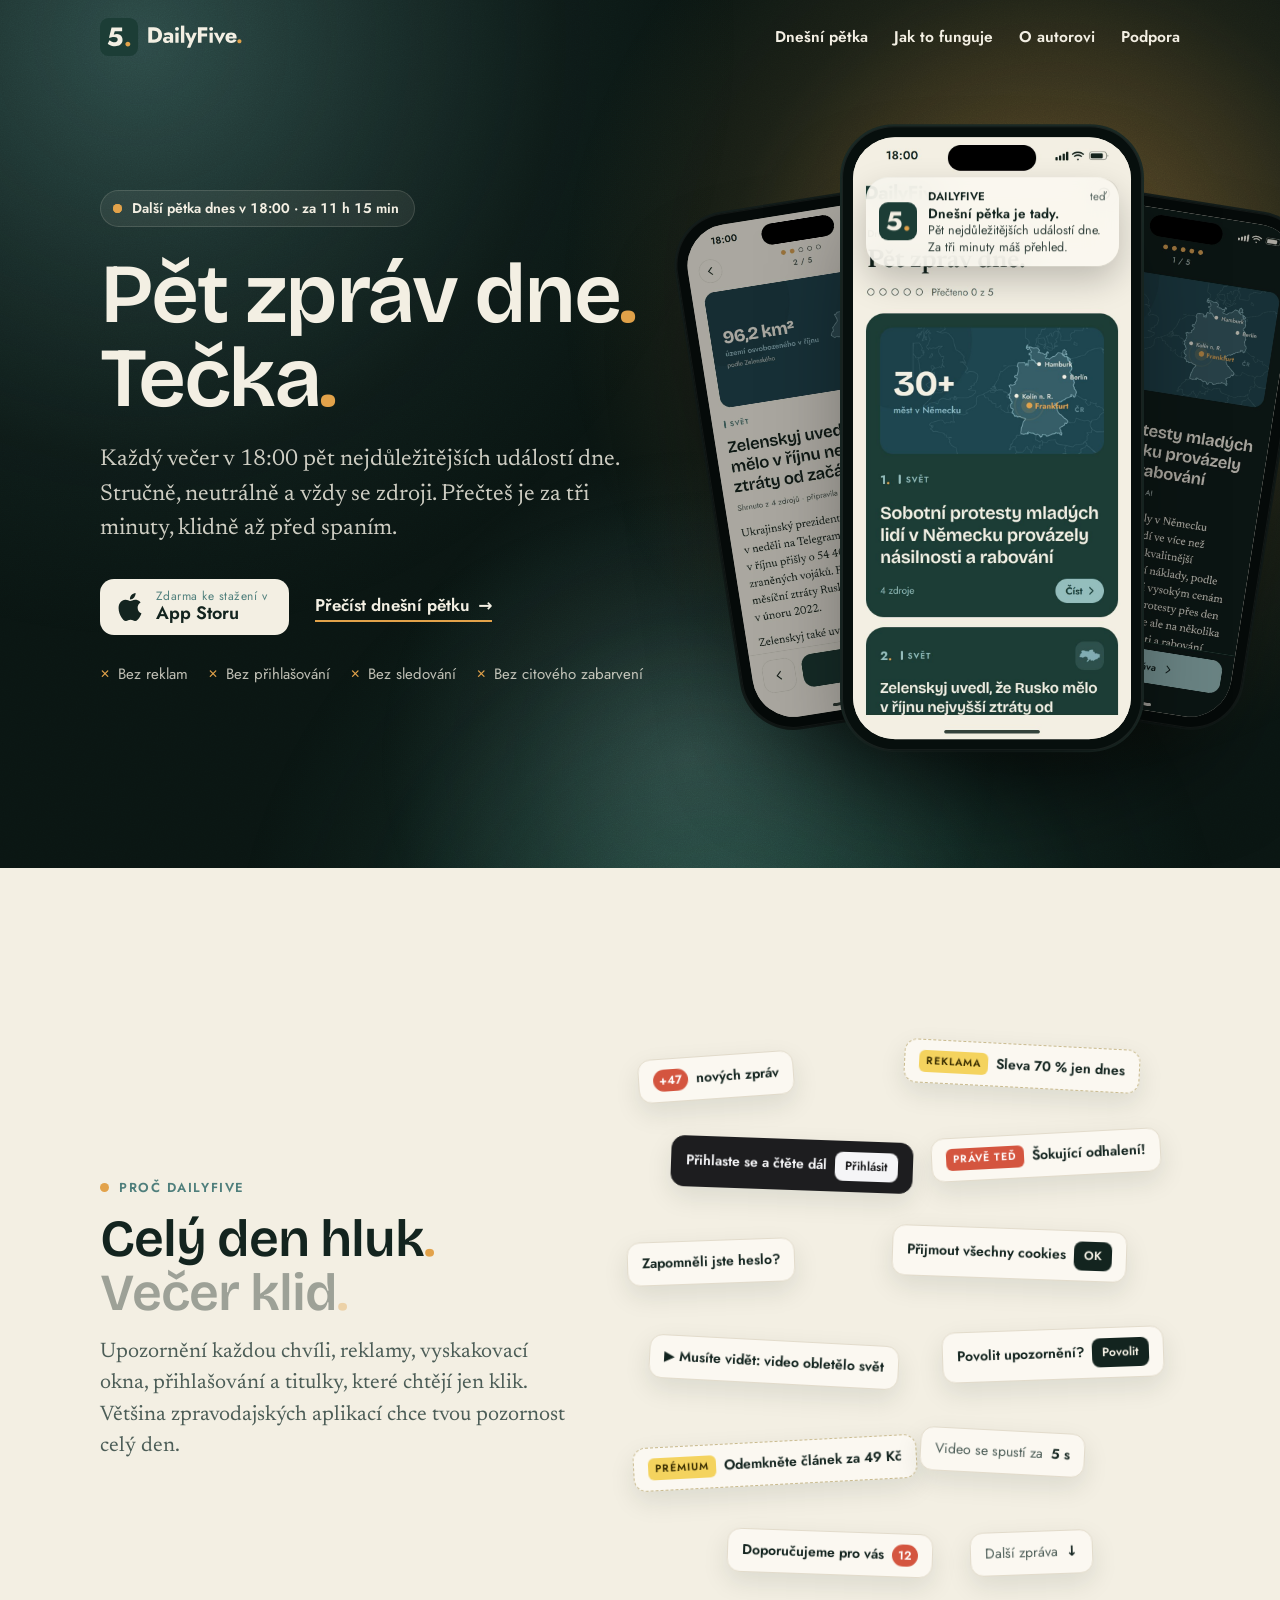
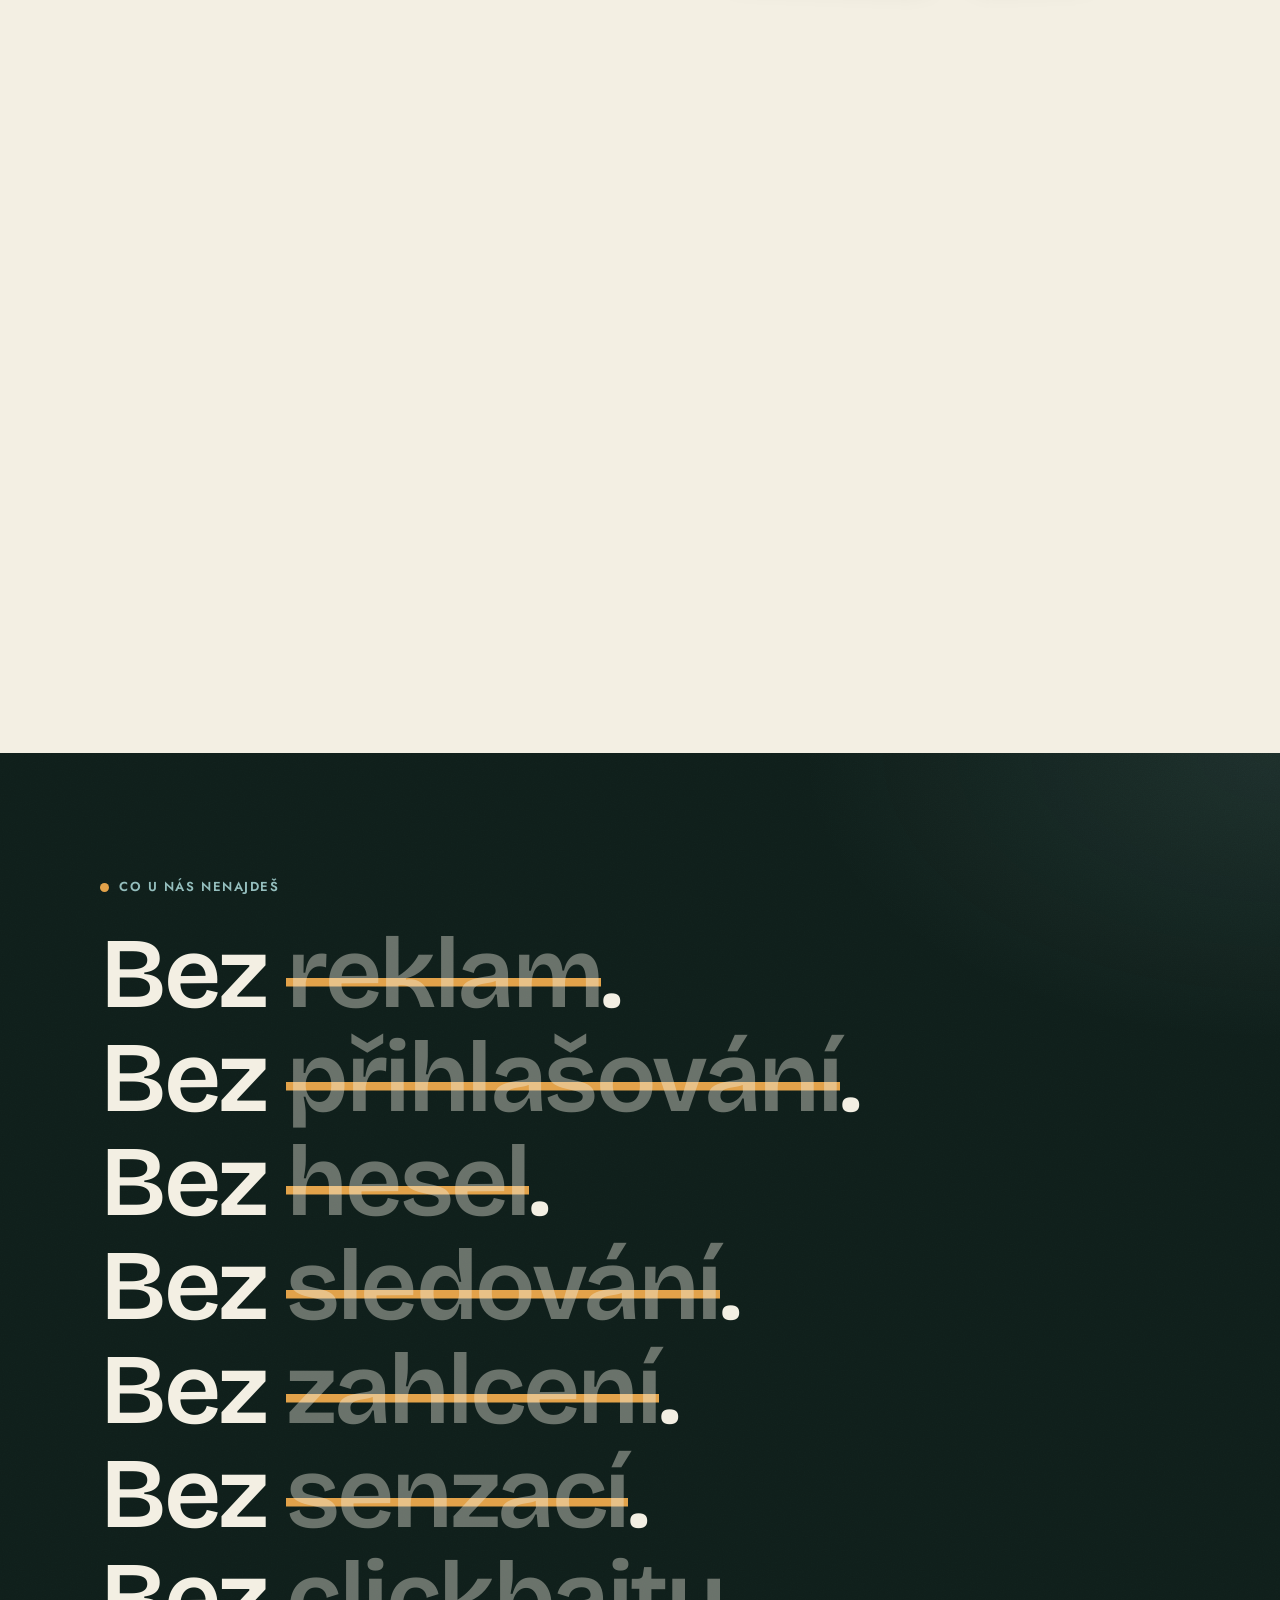
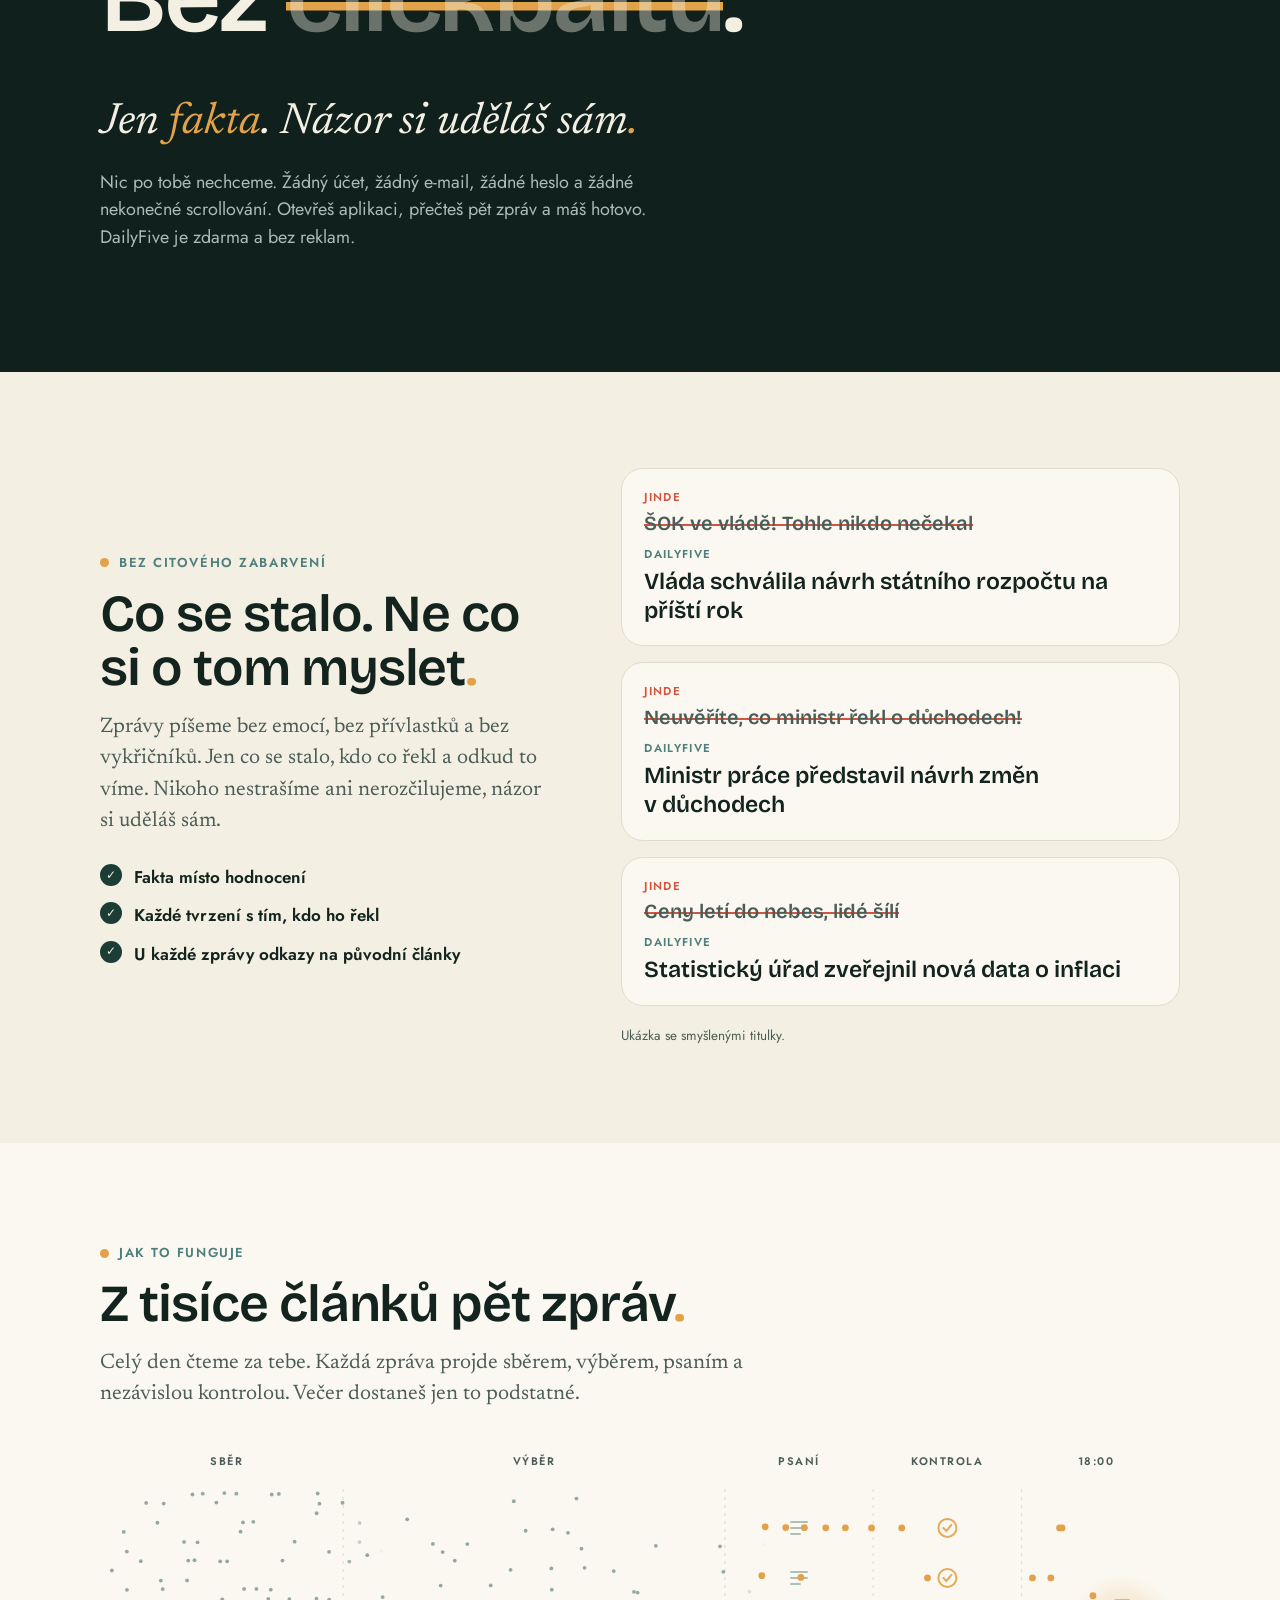
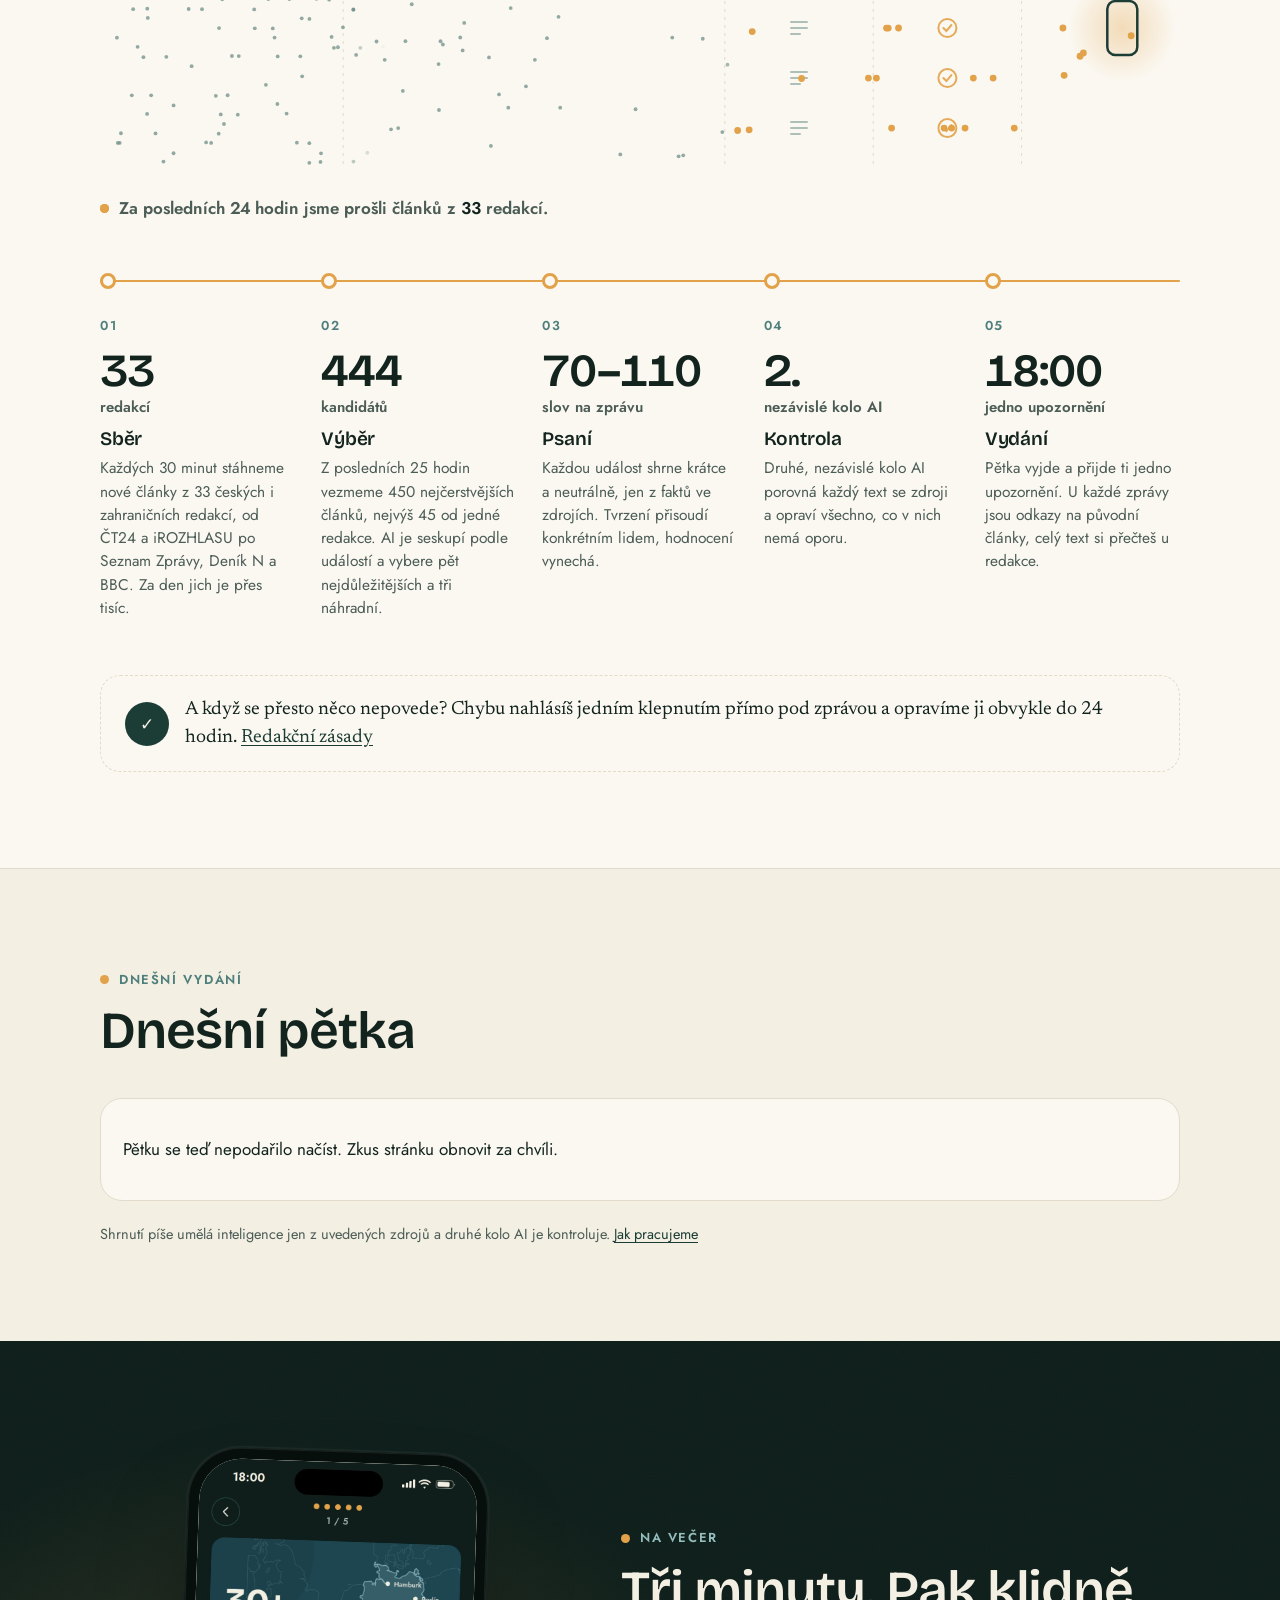
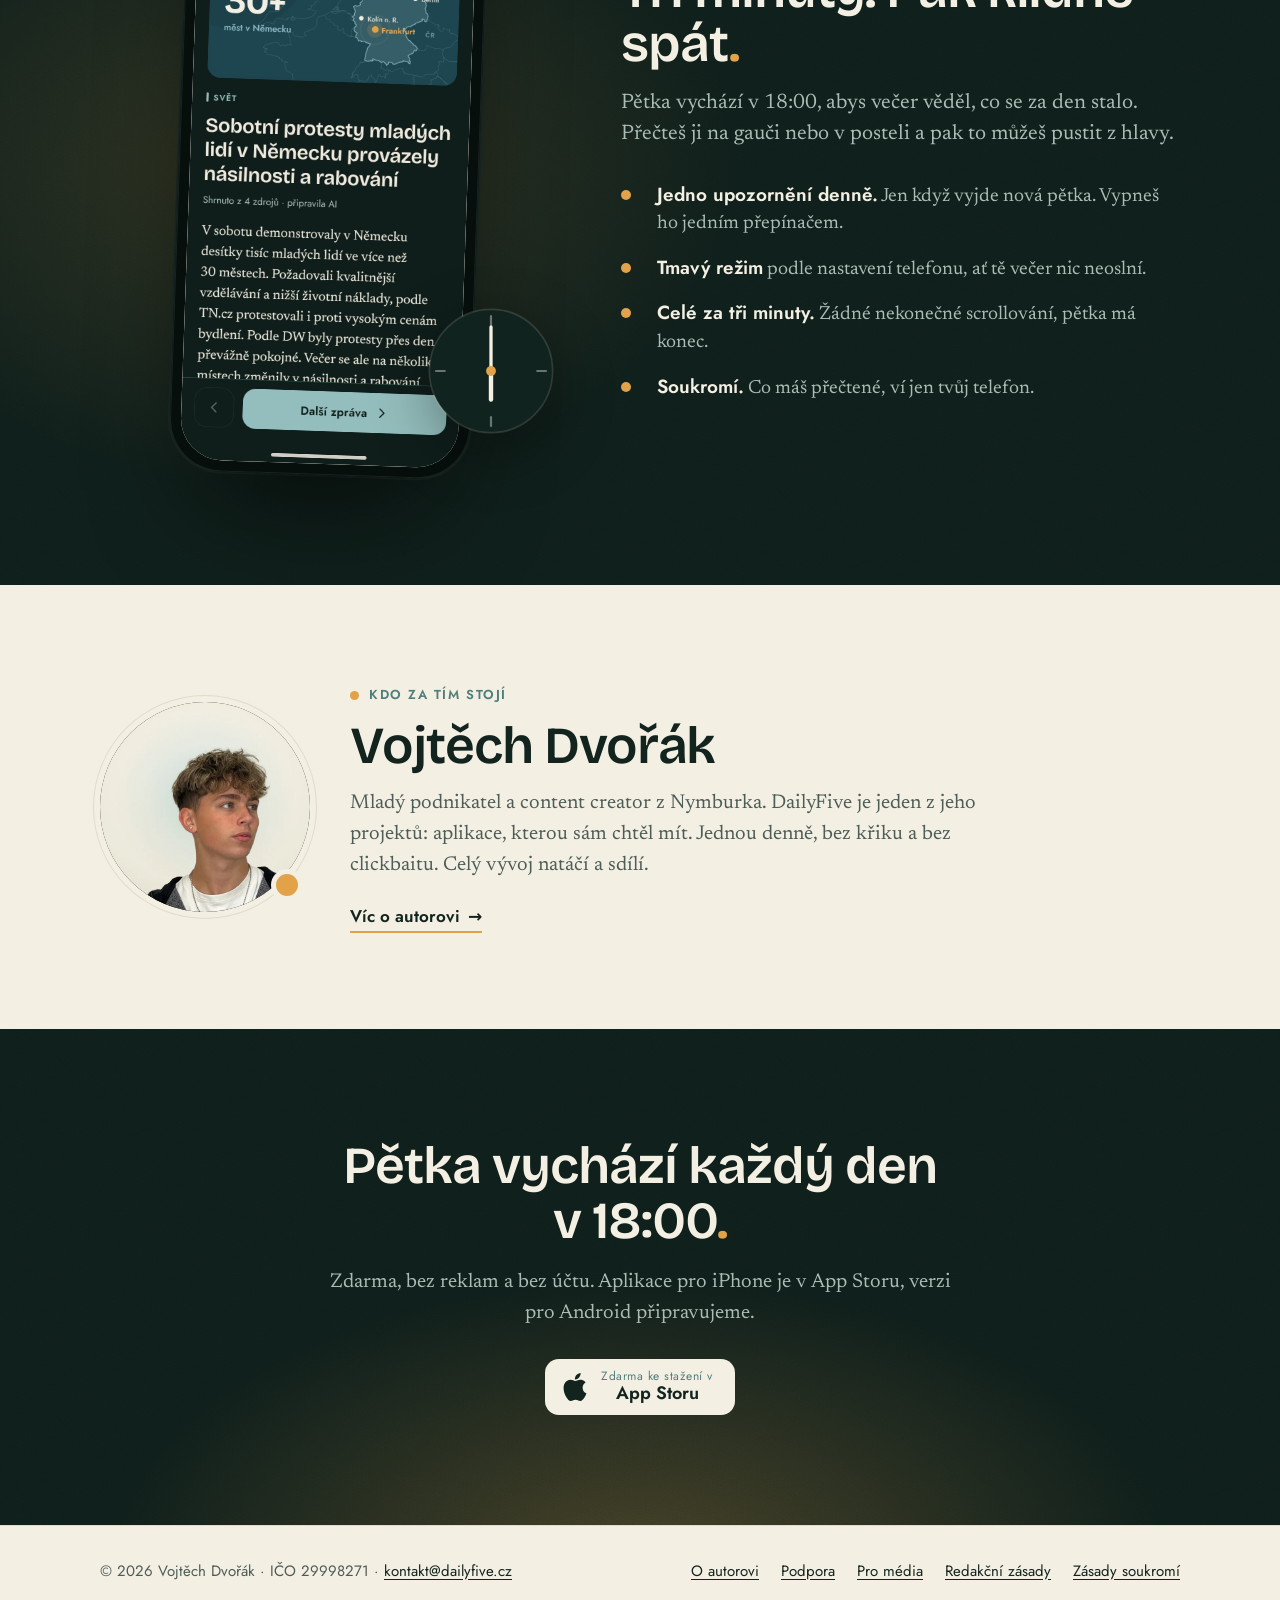
==== app/index.html @ f35e36db "Web 2026-11-17" ====
<!doctype html>
<html lang="cs">
<head>
  <meta charset="utf-8">
  <meta name="viewport" content="width=device-width, initial-scale=1">
  <title>DailyFive – aplikace</title>
  <meta name="description" content="DailyFive: pět nejdůležitějších zpráv dne každý večer v 18:00. Neutrálně, stručně a se zdroji.">
  <meta name="robots" content="noindex">
  <meta name="apple-itunes-app" content="app-id=6829328352">
  <link rel="canonical" href="https://dailyfive.cz/">
  <meta name="theme-color" content="#1C3D36">
  <!-- Odkaz ze sdílených obrázků a zpráv (dailyfive.cz/app): na iPhonu a iPadu rovnou App Store, jinde úvodní stránka webu. -->
  <script>
    (function () {
      var ua = navigator.userAgent || "";
      var ios = /iPhone|iPad|iPod/i.test(ua) || (navigator.platform === "MacIntel" && navigator.maxTouchPoints > 1);
      window.location.replace(ios ? "https://apps.apple.com/cz/app/dailyfive-5-zpr%C3%A1v-dne/id6829328352" : "/");
    })();
  </script>
  <style>
    body { margin: 0; min-height: 100vh; display: grid; place-items: center; background: #1C3D36; color: #F3EFE3; font: 17px/1.5 system-ui, -apple-system, "Segoe UI", sans-serif; text-align: center; padding: 24px; box-sizing: border-box; }
    a { color: #E2A24A; }
  </style>
</head>
<body>
  <p>Otevírám DailyFive…<br><a href="https://apps.apple.com/cz/app/dailyfive-5-zpr%C3%A1v-dne/id6829328352">DailyFive v App Storu</a> · <a href="/">dailyfive.cz</a></p>
</body>
</html>
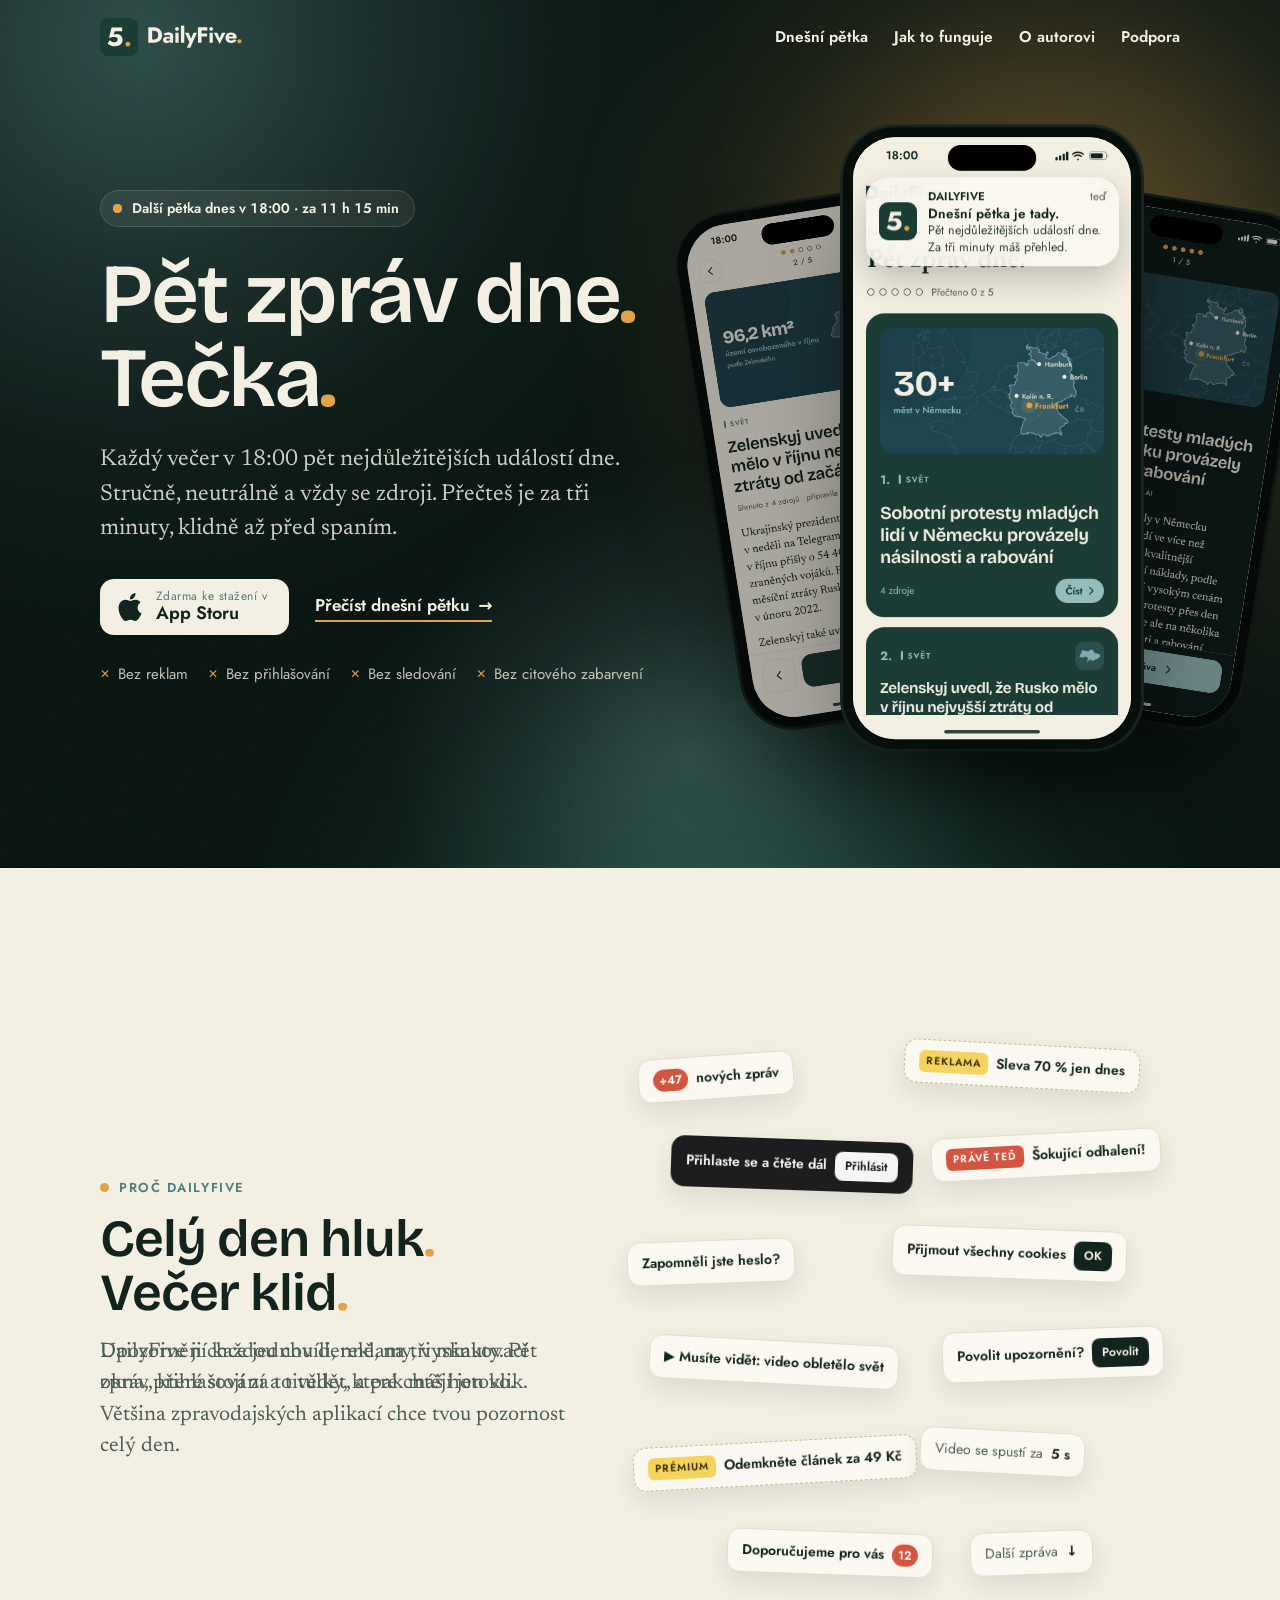
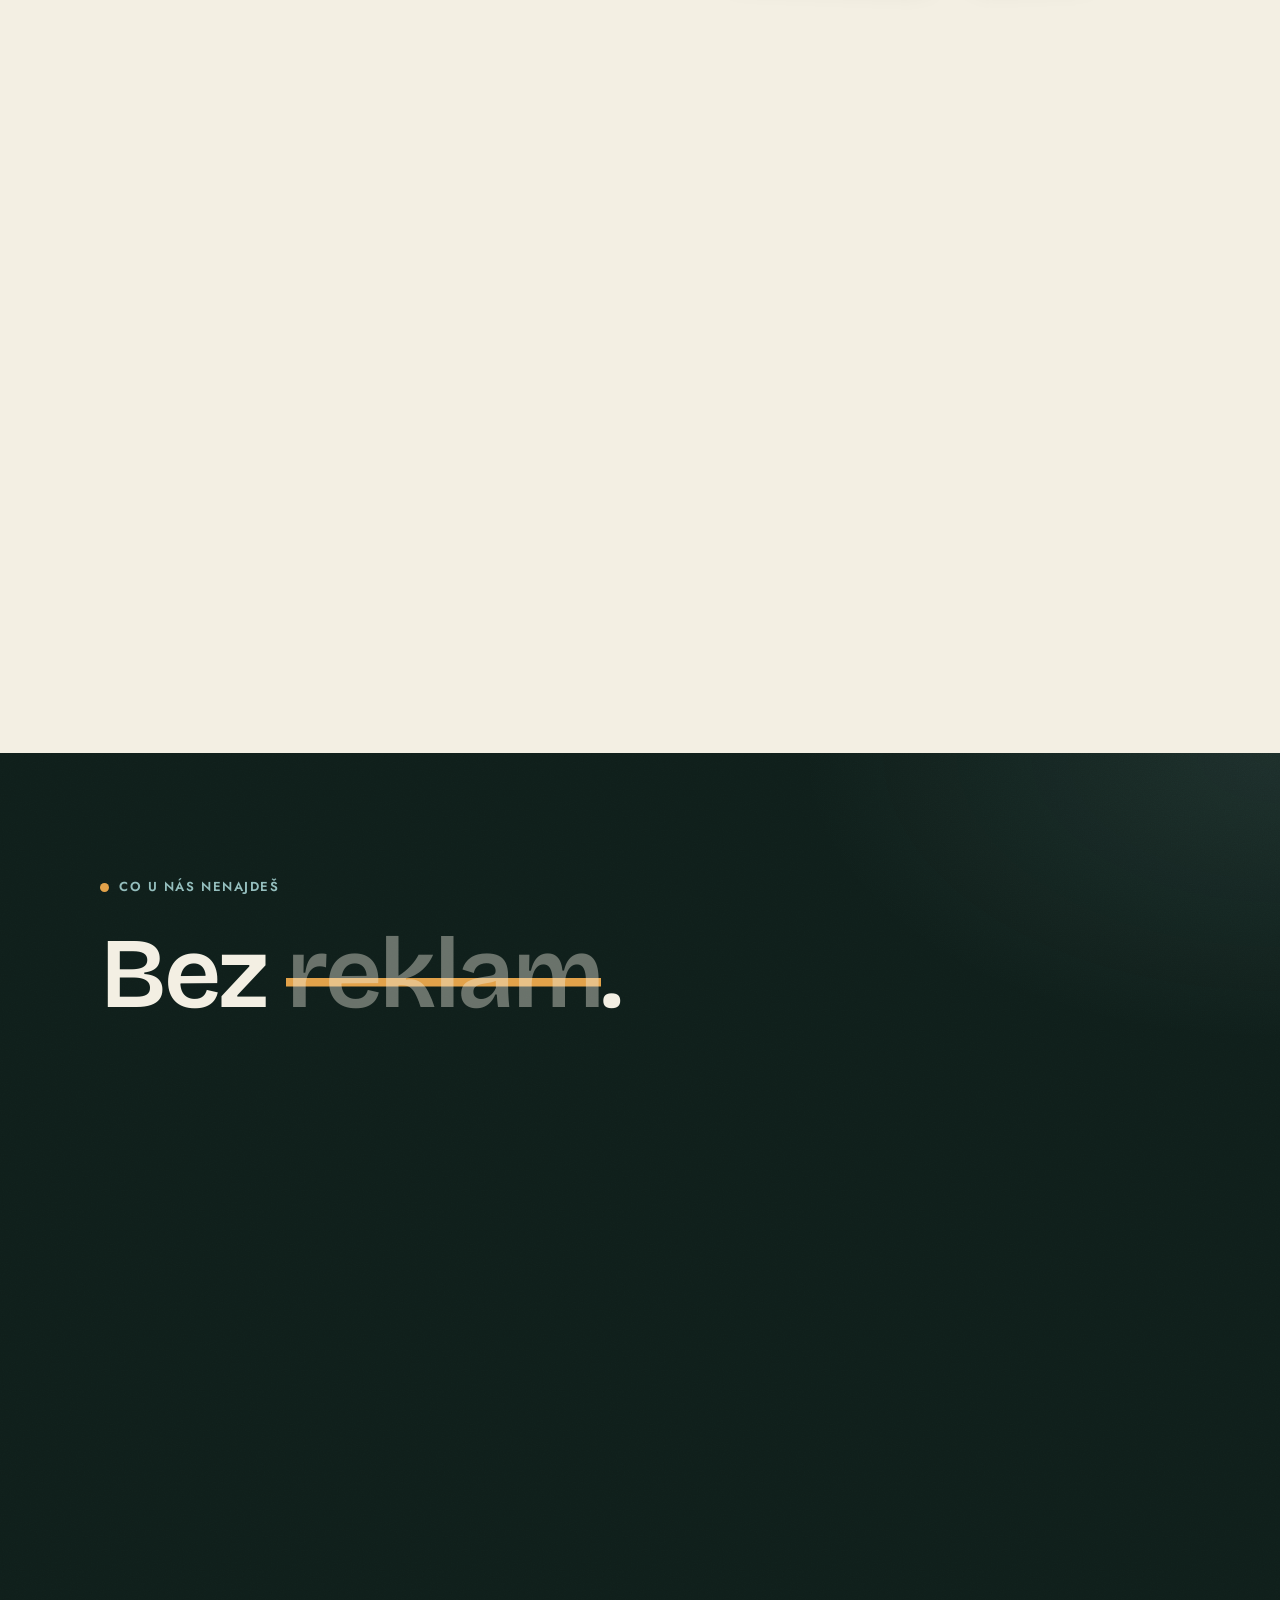
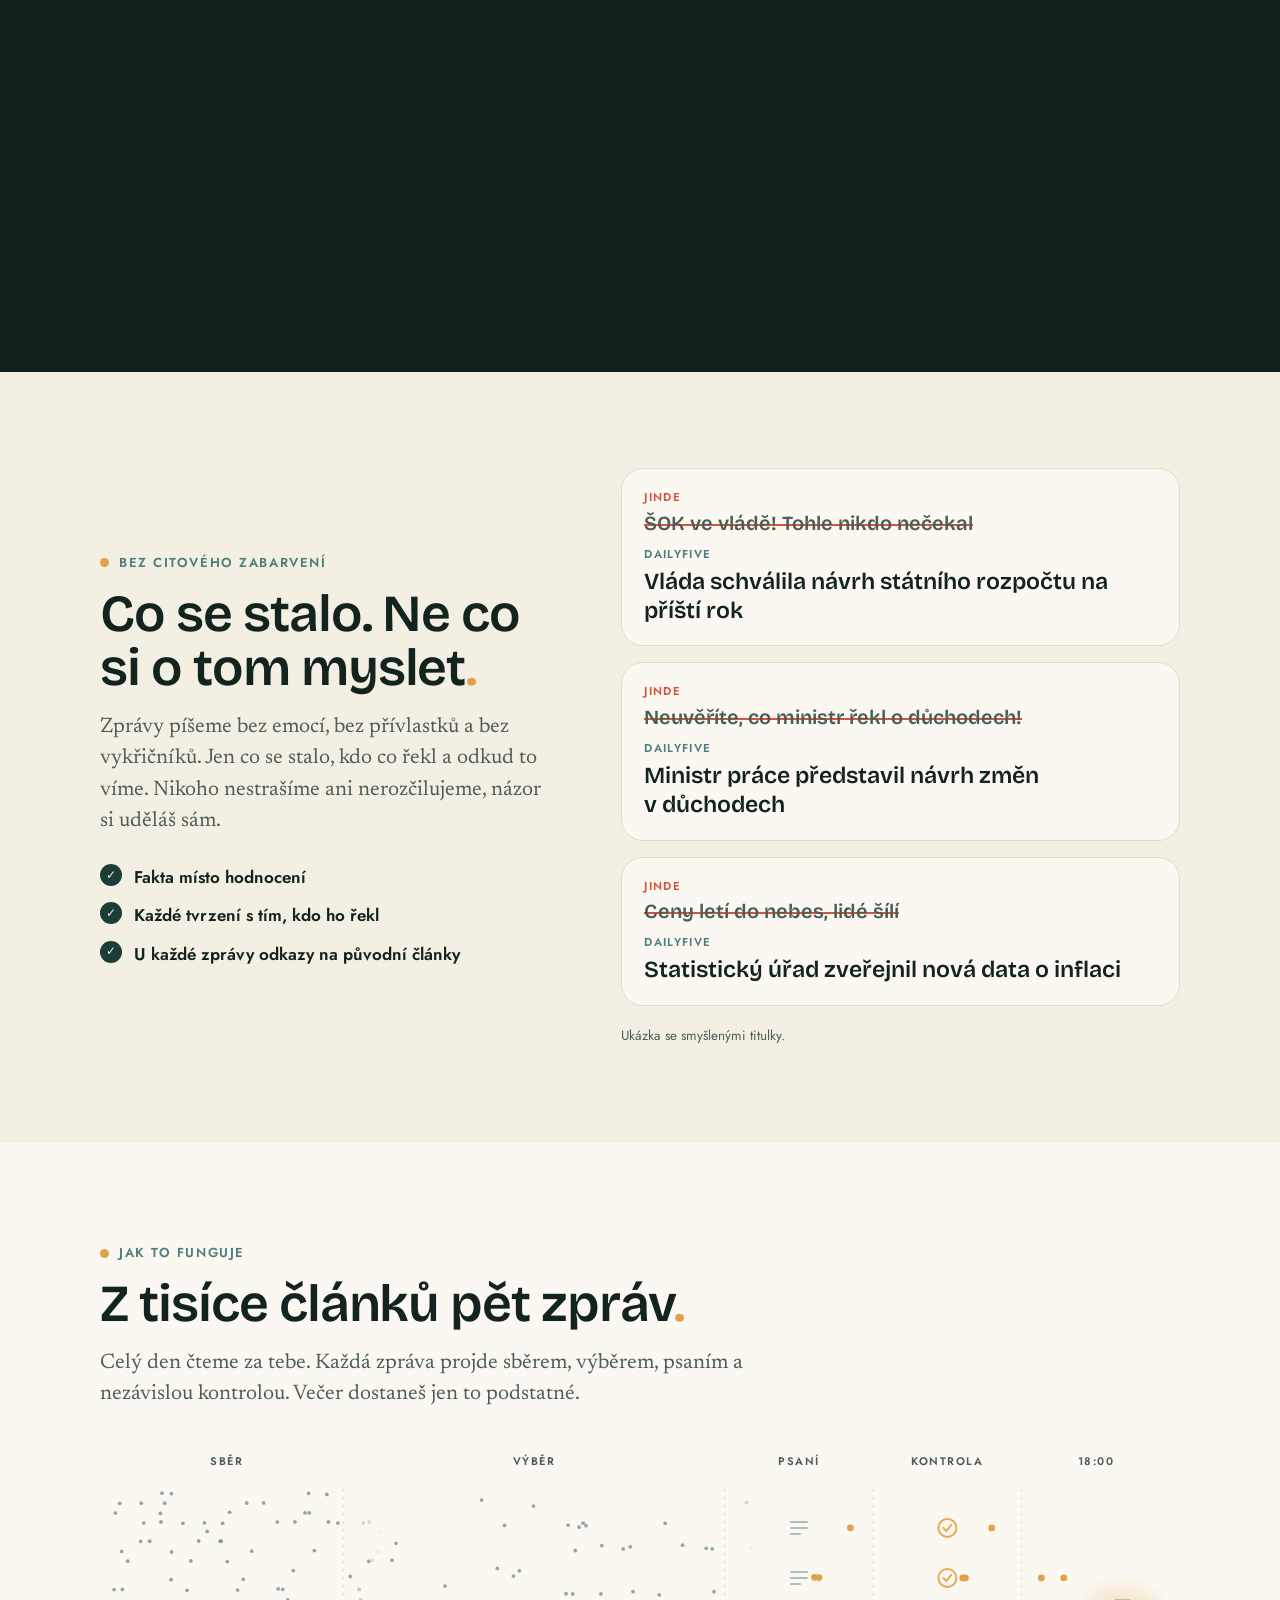
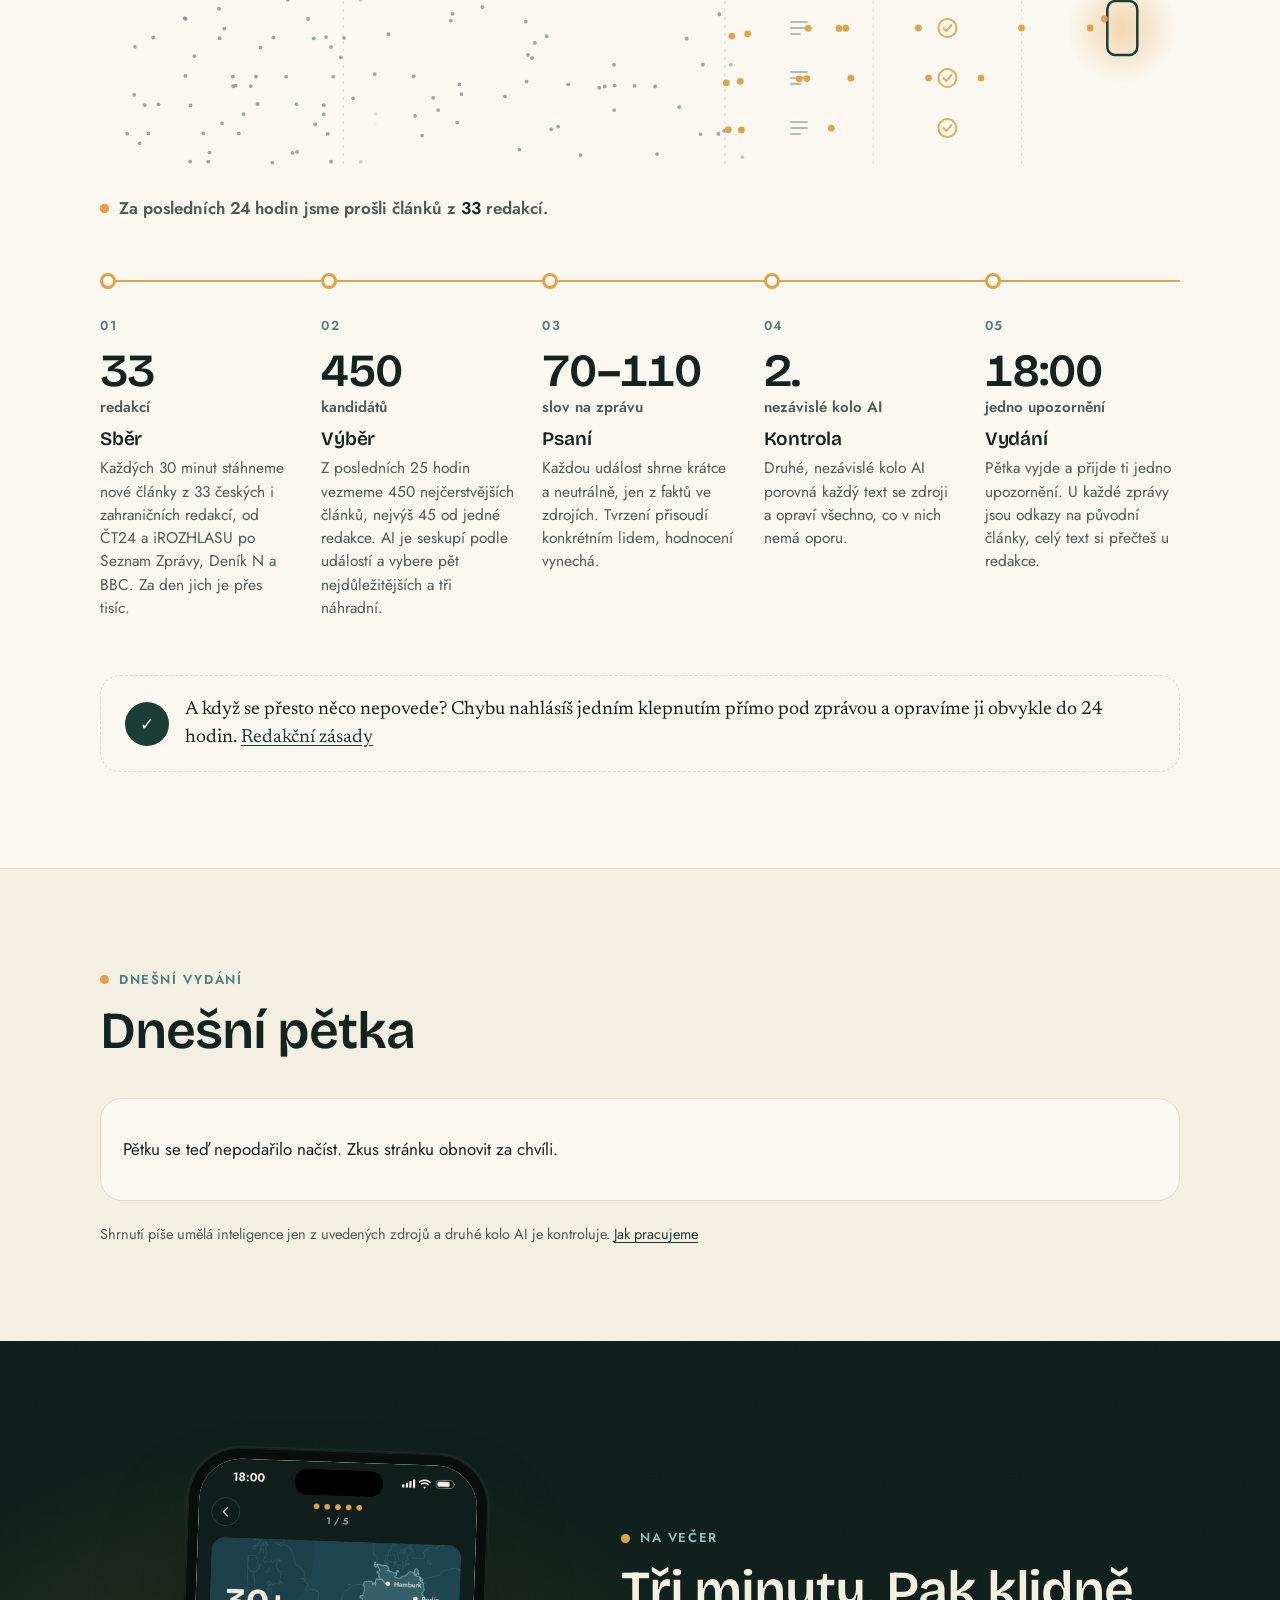
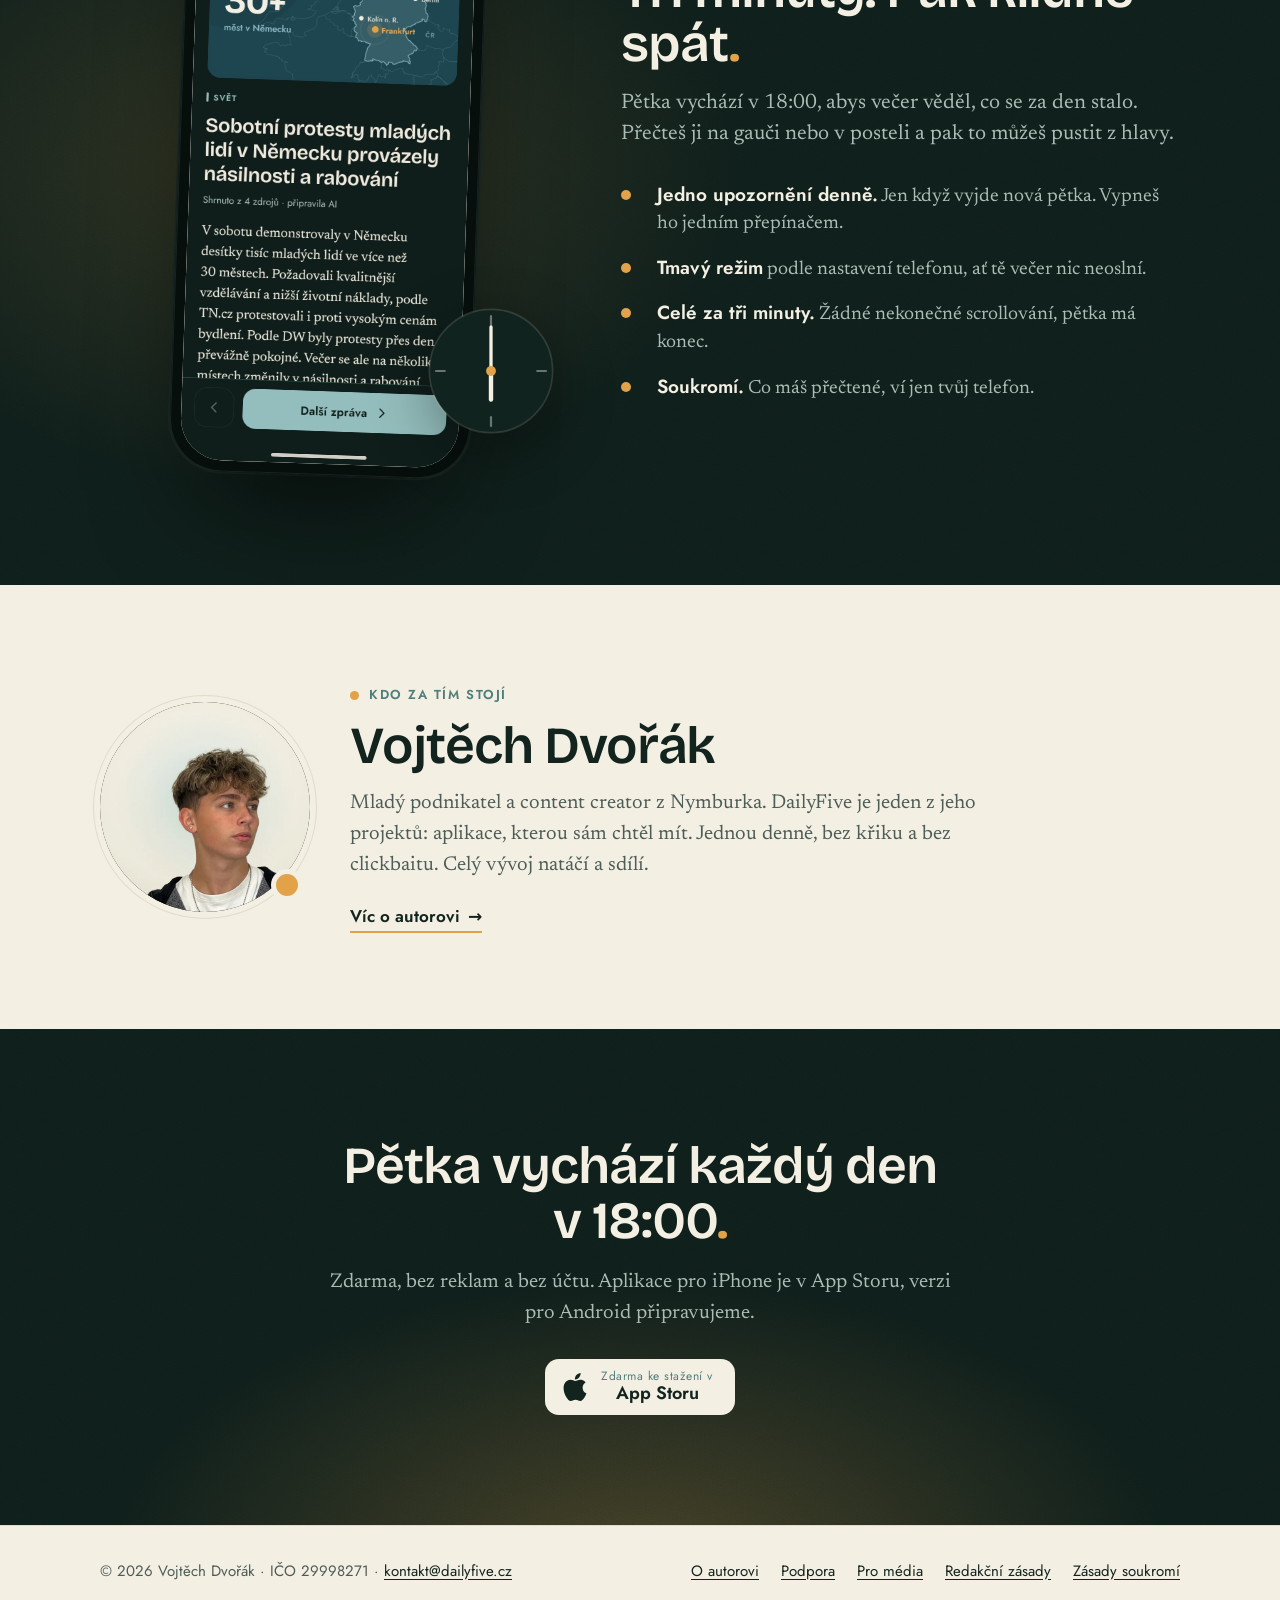
==== commit 661039cf: "Web 2026-11-23" ====
--- a/app/index.html
+++ b/app/index.html
@@ -9,12 +9,25 @@
   <meta name="apple-itunes-app" content="app-id=6829328352">
   <link rel="canonical" href="https://dailyfive.cz/">
   <meta name="theme-color" content="#1C3D36">
-  <!-- Odkaz ze sdílených obrázků a zpráv (dailyfive.cz/app): na iPhonu a iPadu rovnou App Store, jinde úvodní stránka webu. -->
+  <!-- Chytrý odkaz ze sdílení (dailyfive.cz/app, u zprávy dailyfive.cz/app?z=123):
+       - kdo má aplikaci, tomu iPhone stránku vůbec neotevře a rovnou spustí DailyFive (Universal Links, .well-known/apple-app-site-association),
+       - ve vestavěném prohlížeči Instagramu, TikToku, Facebooku… Universal Links nefungují, proto zkusíme otevřít aplikaci
+         přes dailyfive:// a když se do chvilky neotevře, pošleme do App Storu,
+       - v Safari (aplikace tedy není nainstalovaná) rovnou App Store, na počítači a Androidu úvodní stránka webu. -->
   <script>
     (function () {
+      var STORE = "https://apps.apple.com/cz/app/dailyfive-5-zpr%C3%A1v-dne/id6829328352";
       var ua = navigator.userAgent || "";
       var ios = /iPhone|iPad|iPod/i.test(ua) || (navigator.platform === "MacIntel" && navigator.maxTouchPoints > 1);
-      window.location.replace(ios ? "https://apps.apple.com/cz/app/dailyfive-5-zpr%C3%A1v-dne/id6829328352" : "/");
+      if (!ios) { window.location.replace("/"); return; }
+      var inApp = /Instagram|FBAN|FBAV|FB_IAB|musical_ly|TikTok|Bytedance|Snapchat|Messenger|LinkedInApp|Twitter/i.test(ua);
+      if (!inApp) { window.location.replace(STORE); return; }
+      var z = (window.location.search.match(/[?&]z=(\d+)/) || [])[1];
+      var left = false;
+      document.addEventListener("visibilitychange", function () { if (document.hidden) left = true; });
+      window.addEventListener("pagehide", function () { left = true; });
+      window.location.href = z ? "dailyfive://zprava/" + z : "dailyfive://";
+      setTimeout(function () { if (!left) window.location.replace(STORE); }, 1400);
     })();
   </script>
   <style>
